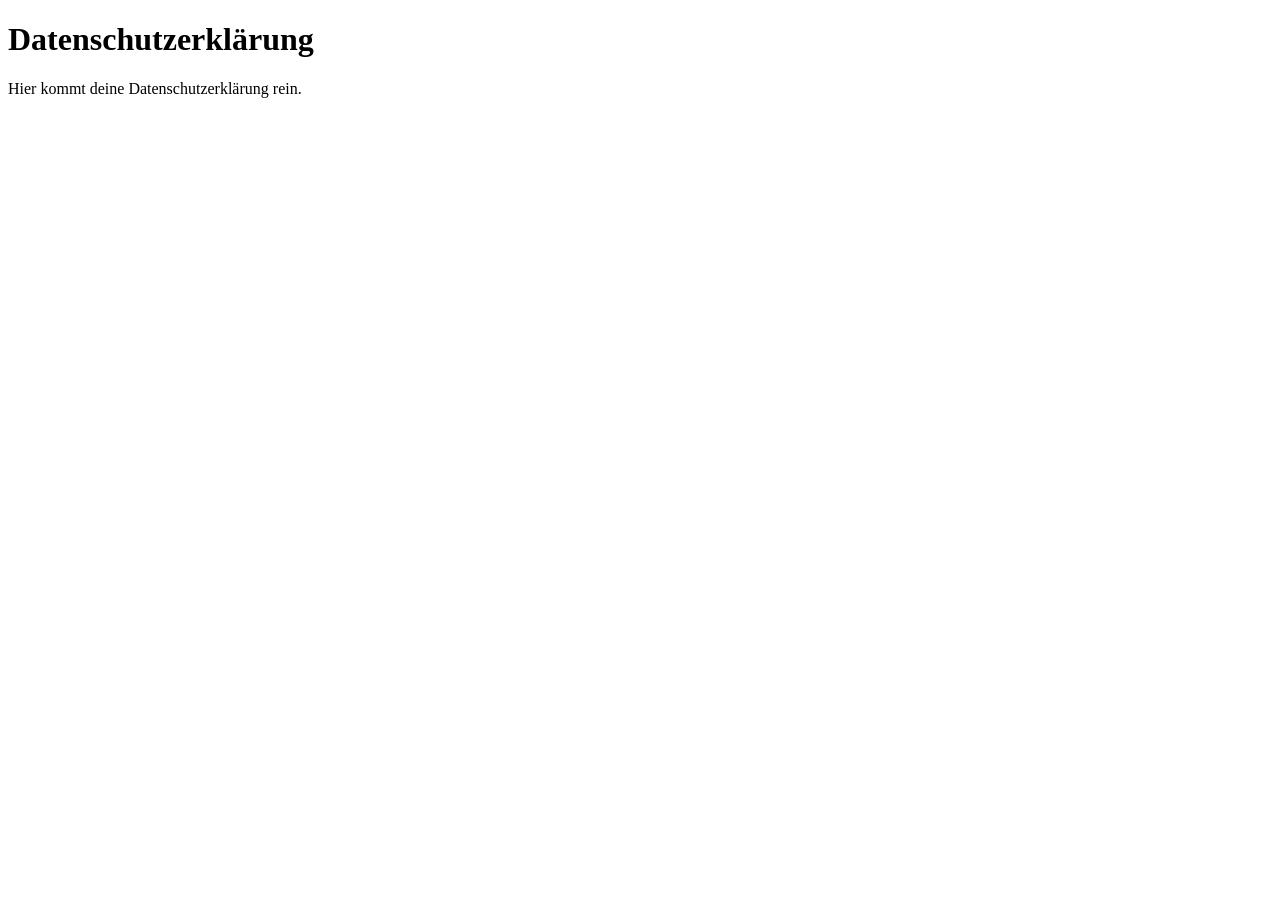
==== datenschutz.html @ 5336356a "Add initial Datenschutzerklärung HTML file" ====
<!DOCTYPE html>
<html lang="de">
<head>
    <meta charset="UTF-8">
    <title>Datenschutzerklärung</title>
</head>
<body>
    <h1>Datenschutzerklärung</h1>
    <p>Hier kommt deine Datenschutzerklärung rein.</p>
</body>
</html>
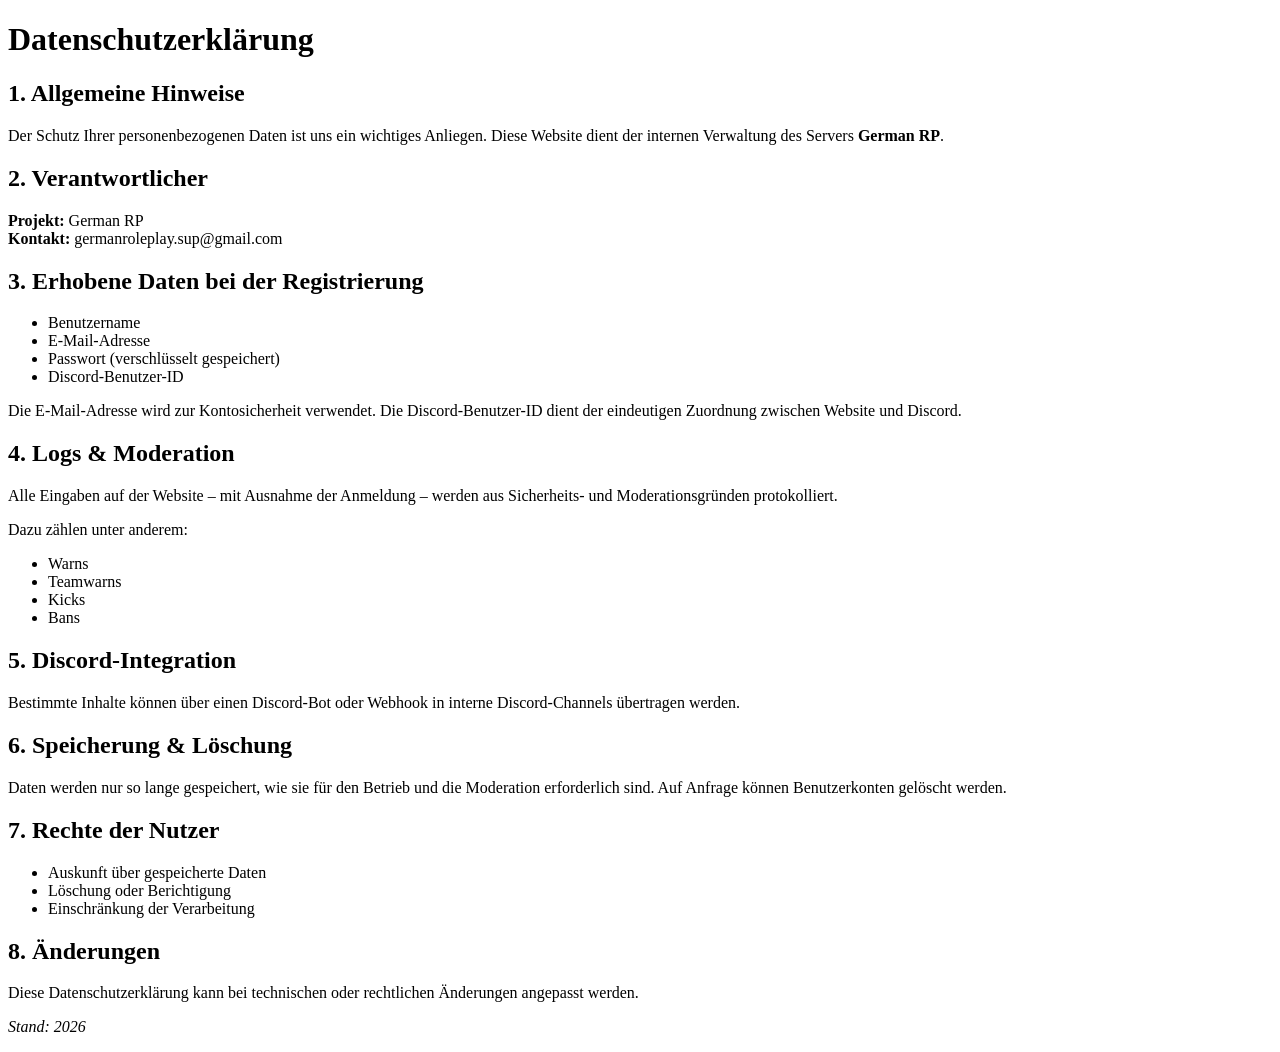
==== commit 8b6f1b75: "Enhance Datenschutzerklärung with detailed content Updated the privacy policy with detailed sections" ====
--- a/datenschutz.html
+++ b/datenschutz.html
@@ -2,10 +2,77 @@
 <html lang="de">
 <head>
     <meta charset="UTF-8">
-    <title>Datenschutzerklärung</title>
+    <title>Datenschutzerklärung – German RP</title>
 </head>
 <body>
-    <h1>Datenschutzerklärung</h1>
-    <p>Hier kommt deine Datenschutzerklärung rein.</p>
+
+<h1>Datenschutzerklärung</h1>
+
+<h2>1. Allgemeine Hinweise</h2>
+<p>
+Der Schutz Ihrer personenbezogenen Daten ist uns ein wichtiges Anliegen.
+Diese Website dient der internen Verwaltung des Servers <strong>German RP</strong>.
+</p>
+
+<h2>2. Verantwortlicher</h2>
+<p>
+<strong>Projekt:</strong> German RP<br>
+<strong>Kontakt:</strong> germanroleplay.sup@gmail.com
+</p>
+
+<h2>3. Erhobene Daten bei der Registrierung</h2>
+<ul>
+    <li>Benutzername</li>
+    <li>E-Mail-Adresse</li>
+    <li>Passwort (verschlüsselt gespeichert)</li>
+    <li>Discord-Benutzer-ID</li>
+</ul>
+
+<p>
+Die E-Mail-Adresse wird zur Kontosicherheit verwendet.
+Die Discord-Benutzer-ID dient der eindeutigen Zuordnung zwischen Website und Discord.
+</p>
+
+<h2>4. Logs & Moderation</h2>
+<p>
+Alle Eingaben auf der Website – mit Ausnahme der Anmeldung –
+werden aus Sicherheits- und Moderationsgründen protokolliert.
+</p>
+
+<p>Dazu zählen unter anderem:</p>
+<ul>
+    <li>Warns</li>
+    <li>Teamwarns</li>
+    <li>Kicks</li>
+    <li>Bans</li>
+</ul>
+
+<h2>5. Discord-Integration</h2>
+<p>
+Bestimmte Inhalte können über einen Discord-Bot oder Webhook
+in interne Discord-Channels übertragen werden.
+</p>
+
+<h2>6. Speicherung & Löschung</h2>
+<p>
+Daten werden nur so lange gespeichert, wie sie für den Betrieb
+und die Moderation erforderlich sind.
+Auf Anfrage können Benutzerkonten gelöscht werden.
+</p>
+
+<h2>7. Rechte der Nutzer</h2>
+<ul>
+    <li>Auskunft über gespeicherte Daten</li>
+    <li>Löschung oder Berichtigung</li>
+    <li>Einschränkung der Verarbeitung</li>
+</ul>
+
+<h2>8. Änderungen</h2>
+<p>
+Diese Datenschutzerklärung kann bei technischen oder rechtlichen Änderungen angepasst werden.
+</p>
+
+<p><em>Stand: 2026</em></p>
+
 </body>
 </html>
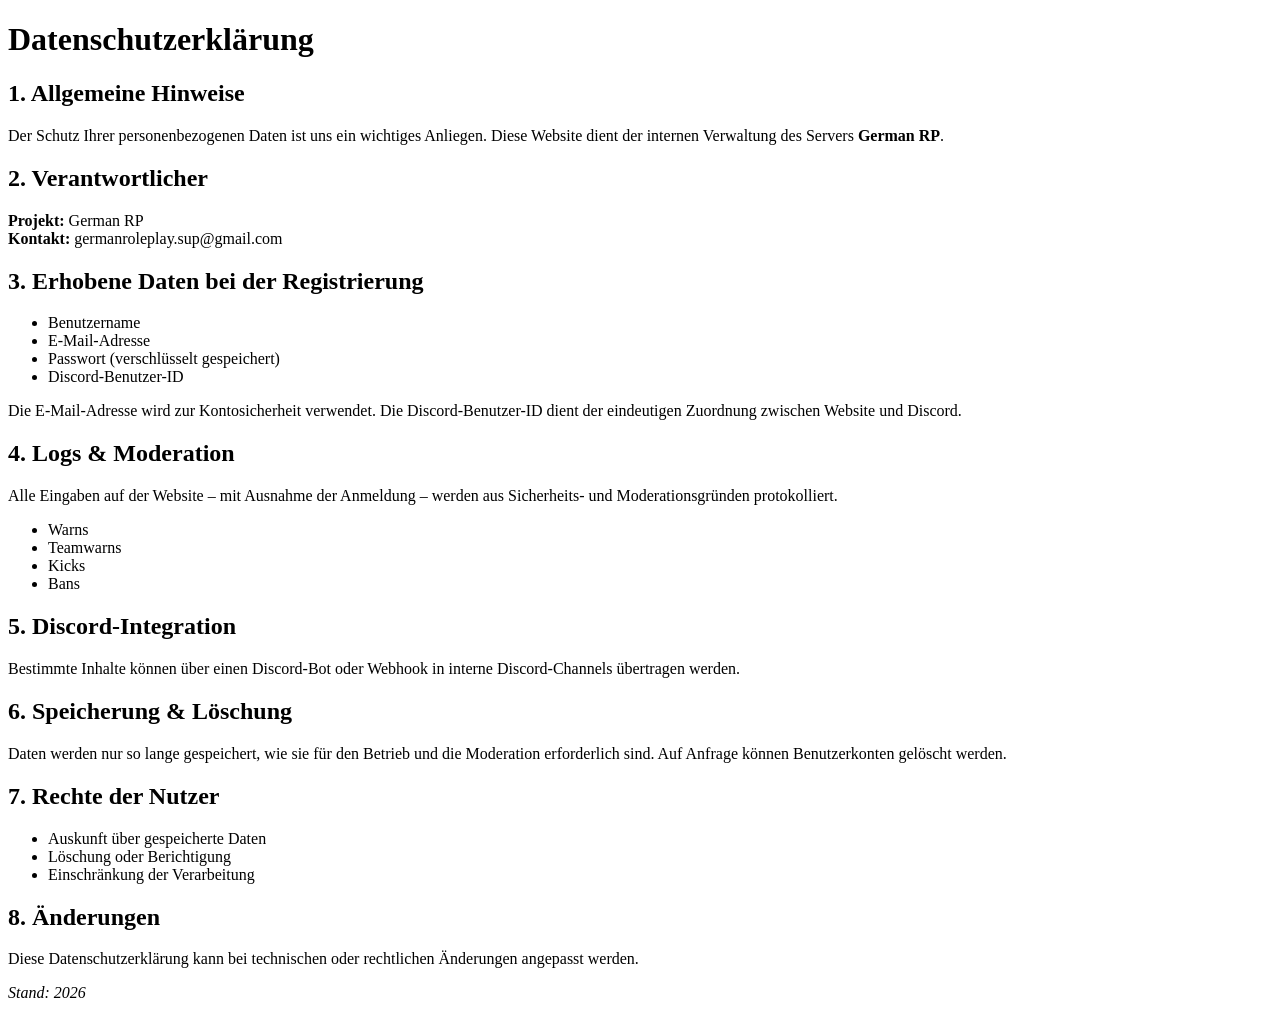
==== commit df7c3b81: "Remove unnecessary paragraph from datenschutz.html" ====
--- a/datenschutz.html
+++ b/datenschutz.html
@@ -39,7 +39,6 @@
 werden aus Sicherheits- und Moderationsgründen protokolliert.
 </p>
 
-<p>Dazu zählen unter anderem:</p>
 <ul>
     <li>Warns</li>
     <li>Teamwarns</li>
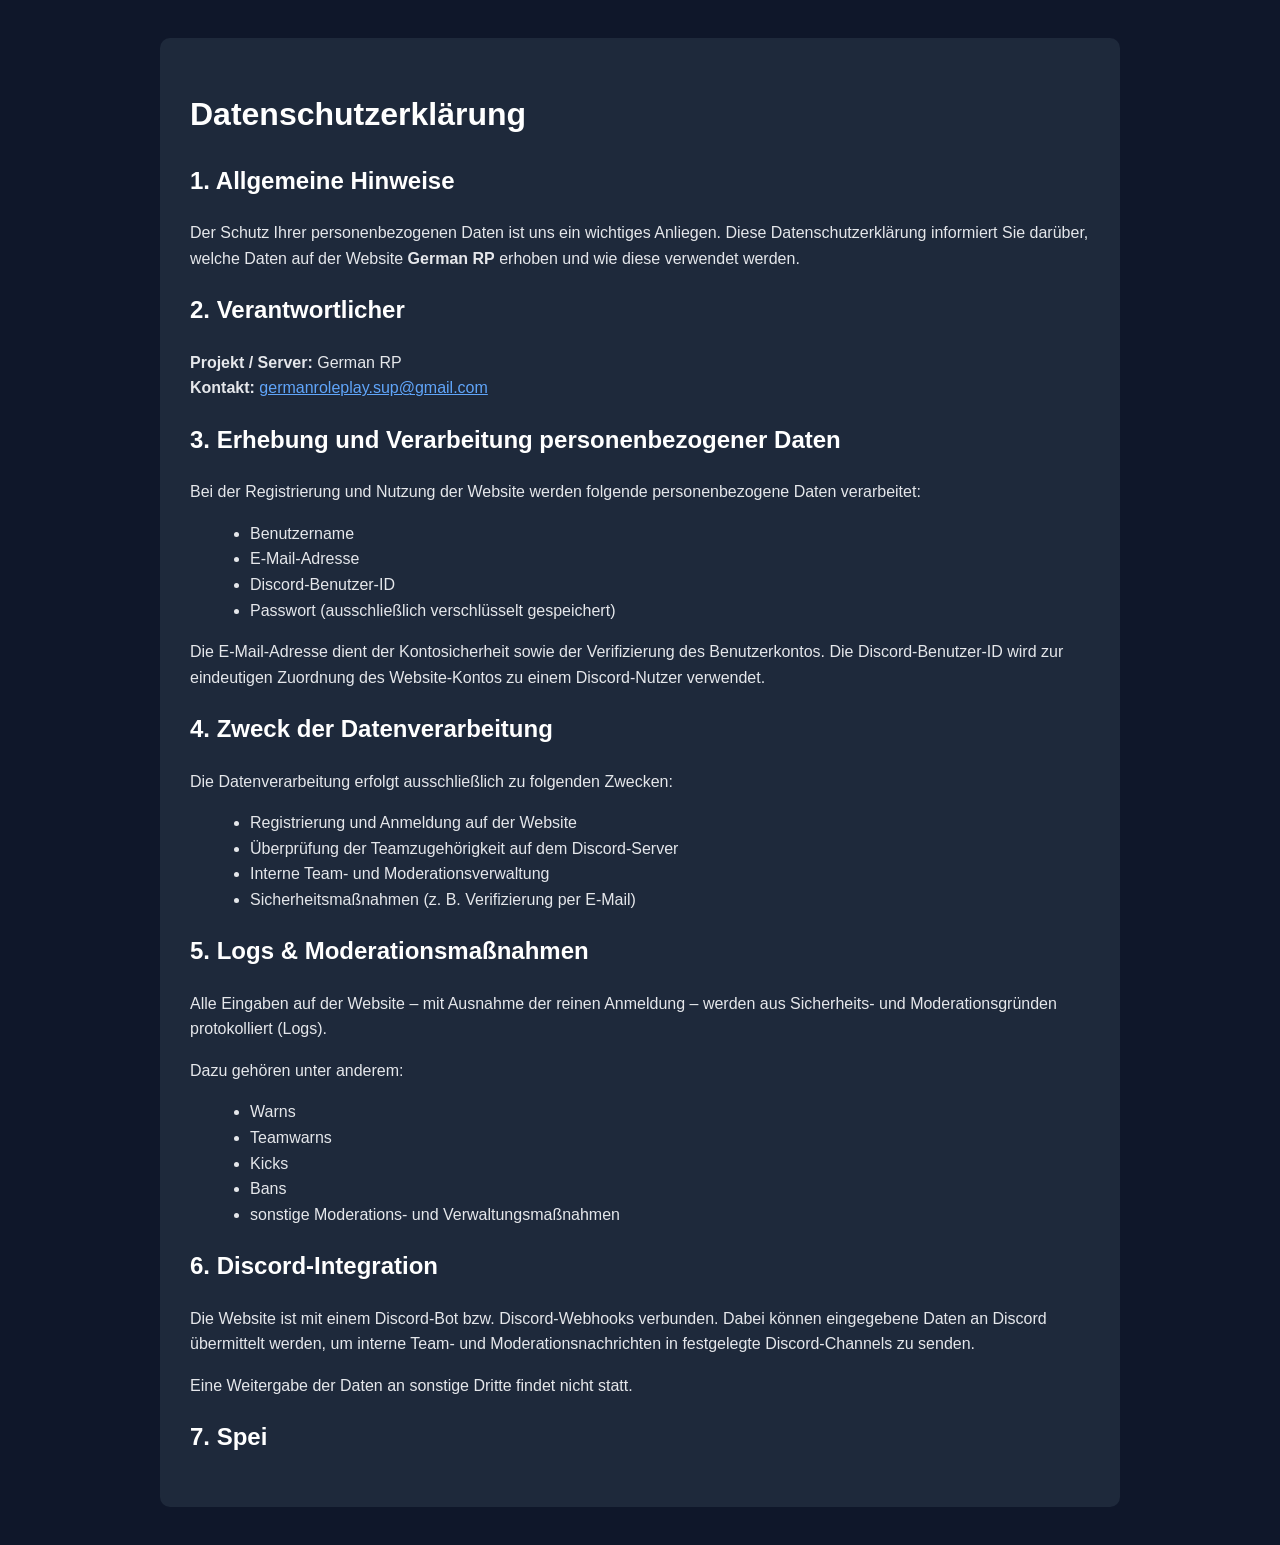
==== commit c456b596: "Update Datenschutzerklärung with new sections and details" ====
--- a/datenschutz.html
+++ b/datenschutz.html
@@ -3,75 +3,106 @@
 <head>
     <meta charset="UTF-8">
     <title>Datenschutzerklärung – German RP</title>
+    <meta name="viewport" content="width=device-width, initial-scale=1.0">
+    <style>
+        body {
+            background: #0f172a;
+            color: #e5e7eb;
+            font-family: Arial, sans-serif;
+            padding: 30px;
+            line-height: 1.6;
+        }
+        h1, h2 {
+            color: #ffffff;
+        }
+        a {
+            color: #60a5fa;
+        }
+        ul {
+            margin-left: 20px;
+        }
+        .box {
+            max-width: 900px;
+            margin: auto;
+            background: #1e293b;
+            padding: 30px;
+            border-radius: 10px;
+        }
+    </style>
 </head>
 <body>
+
+<div class="box">
 
 <h1>Datenschutzerklärung</h1>
 
 <h2>1. Allgemeine Hinweise</h2>
 <p>
 Der Schutz Ihrer personenbezogenen Daten ist uns ein wichtiges Anliegen.
-Diese Website dient der internen Verwaltung des Servers <strong>German RP</strong>.
+Diese Datenschutzerklärung informiert Sie darüber, welche Daten auf der Website
+<strong>German RP</strong> erhoben und wie diese verwendet werden.
 </p>
 
 <h2>2. Verantwortlicher</h2>
 <p>
-<strong>Projekt:</strong> German RP<br>
-<strong>Kontakt:</strong> germanroleplay.sup@gmail.com
+<strong>Projekt / Server:</strong> German RP<br>
+<strong>Kontakt:</strong>
+<a href="mailto:germanroleplay.sup@gmail.com">germanroleplay.sup@gmail.com</a>
 </p>
 
-<h2>3. Erhobene Daten bei der Registrierung</h2>
+<h2>3. Erhebung und Verarbeitung personenbezogener Daten</h2>
+<p>
+Bei der Registrierung und Nutzung der Website werden folgende personenbezogene Daten verarbeitet:
+</p>
+
 <ul>
     <li>Benutzername</li>
     <li>E-Mail-Adresse</li>
-    <li>Passwort (verschlüsselt gespeichert)</li>
     <li>Discord-Benutzer-ID</li>
+    <li>Passwort (ausschließlich verschlüsselt gespeichert)</li>
 </ul>
 
 <p>
-Die E-Mail-Adresse wird zur Kontosicherheit verwendet.
-Die Discord-Benutzer-ID dient der eindeutigen Zuordnung zwischen Website und Discord.
+Die E-Mail-Adresse dient der Kontosicherheit sowie der Verifizierung des Benutzerkontos.
+Die Discord-Benutzer-ID wird zur eindeutigen Zuordnung des Website-Kontos zu einem Discord-Nutzer verwendet.
 </p>
 
-<h2>4. Logs & Moderation</h2>
+<h2>4. Zweck der Datenverarbeitung</h2>
 <p>
-Alle Eingaben auf der Website – mit Ausnahme der Anmeldung –
-werden aus Sicherheits- und Moderationsgründen protokolliert.
+Die Datenverarbeitung erfolgt ausschließlich zu folgenden Zwecken:
 </p>
 
+<ul>
+    <li>Registrierung und Anmeldung auf der Website</li>
+    <li>Überprüfung der Teamzugehörigkeit auf dem Discord-Server</li>
+    <li>Interne Team- und Moderationsverwaltung</li>
+    <li>Sicherheitsmaßnahmen (z. B. Verifizierung per E-Mail)</li>
+</ul>
+
+<h2>5. Logs & Moderationsmaßnahmen</h2>
+<p>
+Alle Eingaben auf der Website – mit Ausnahme der reinen Anmeldung –
+werden aus Sicherheits- und Moderationsgründen protokolliert (Logs).
+</p>
+
+<p>Dazu gehören unter anderem:</p>
 <ul>
     <li>Warns</li>
     <li>Teamwarns</li>
     <li>Kicks</li>
     <li>Bans</li>
+    <li>sonstige Moderations- und Verwaltungsmaßnahmen</li>
 </ul>
 
-<h2>5. Discord-Integration</h2>
+<h2>6. Discord-Integration</h2>
 <p>
-Bestimmte Inhalte können über einen Discord-Bot oder Webhook
-in interne Discord-Channels übertragen werden.
+Die Website ist mit einem Discord-Bot bzw. Discord-Webhooks verbunden.
+Dabei können eingegebene Daten an Discord übermittelt werden, um interne
+Team- und Moderationsnachrichten in festgelegte Discord-Channels zu senden.
 </p>
 
-<h2>6. Speicherung & Löschung</h2>
 <p>
-Daten werden nur so lange gespeichert, wie sie für den Betrieb
-und die Moderation erforderlich sind.
-Auf Anfrage können Benutzerkonten gelöscht werden.
+Eine Weitergabe der Daten an sonstige Dritte findet nicht statt.
 </p>
 
-<h2>7. Rechte der Nutzer</h2>
-<ul>
-    <li>Auskunft über gespeicherte Daten</li>
-    <li>Löschung oder Berichtigung</li>
-    <li>Einschränkung der Verarbeitung</li>
-</ul>
-
-<h2>8. Änderungen</h2>
-<p>
-Diese Datenschutzerklärung kann bei technischen oder rechtlichen Änderungen angepasst werden.
-</p>
-
-<p><em>Stand: 2026</em></p>
-
-</body>
-</html>
+<h2>7. Spei
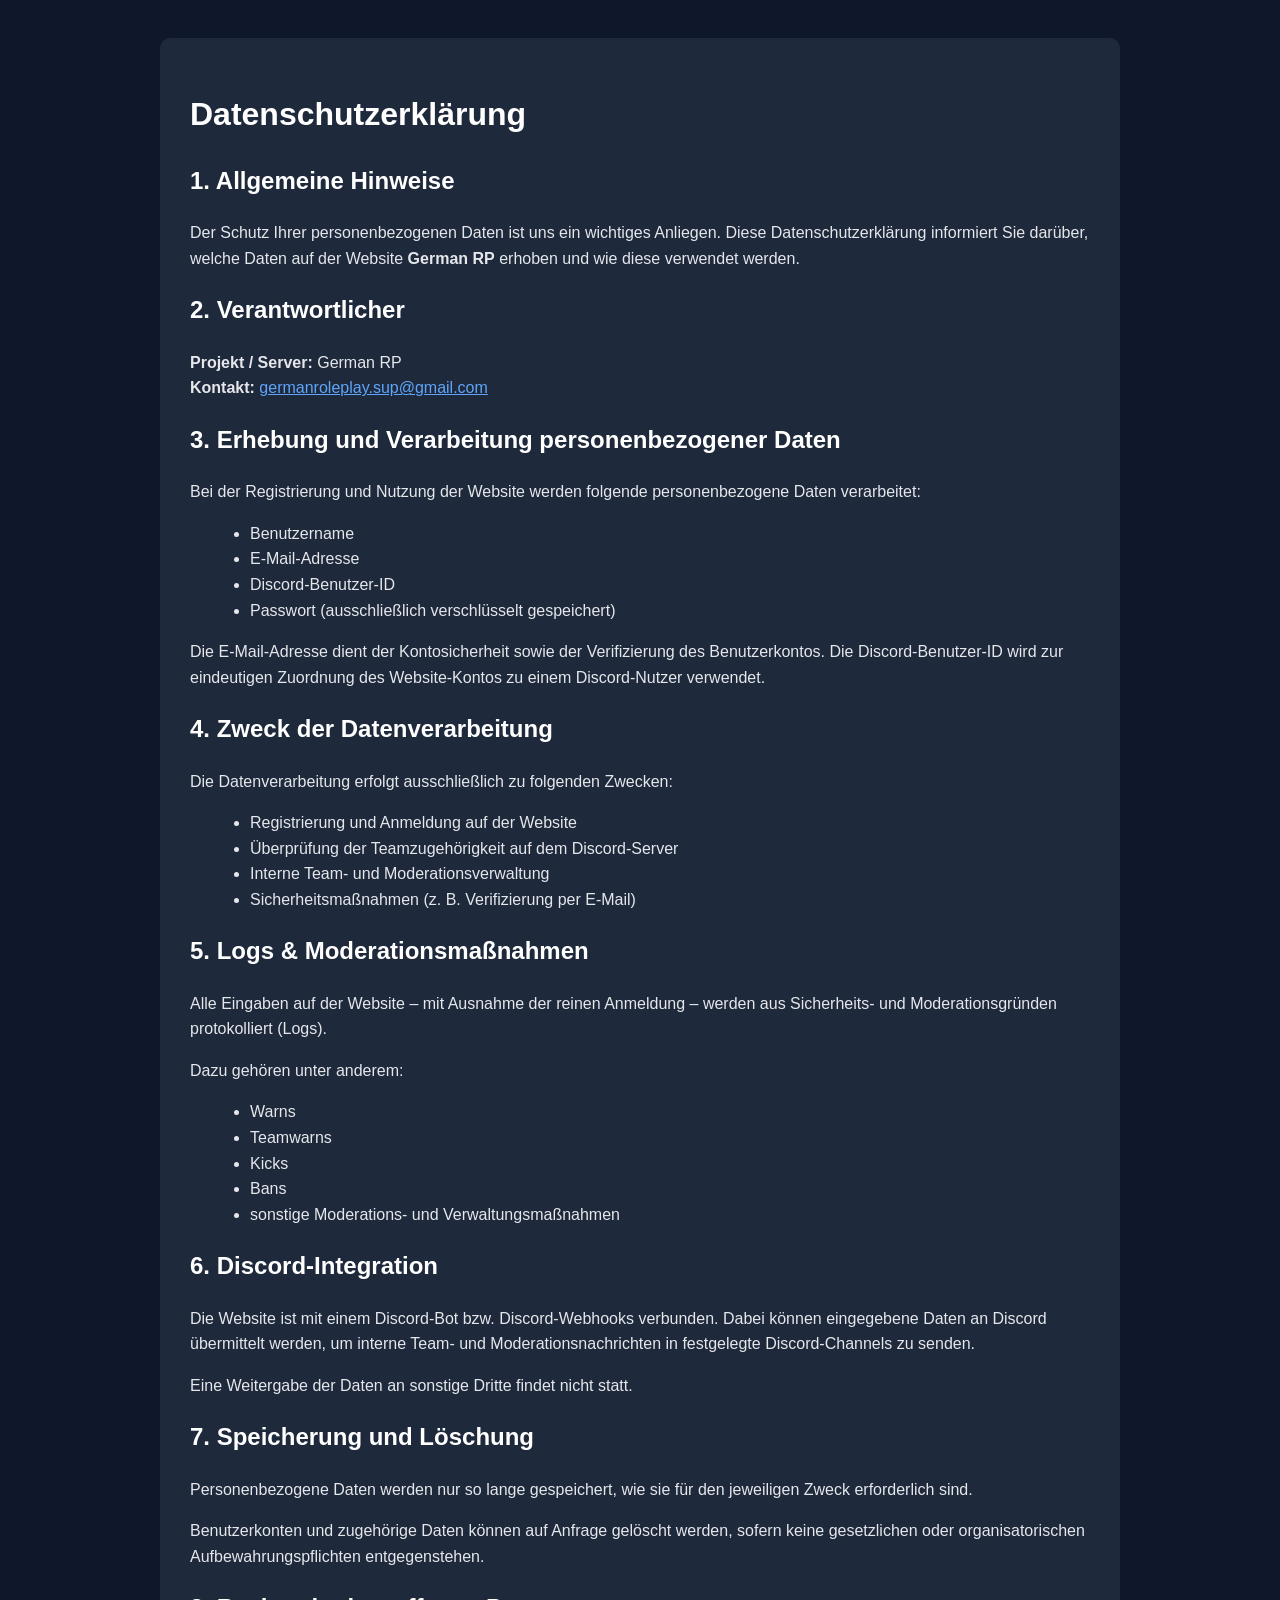
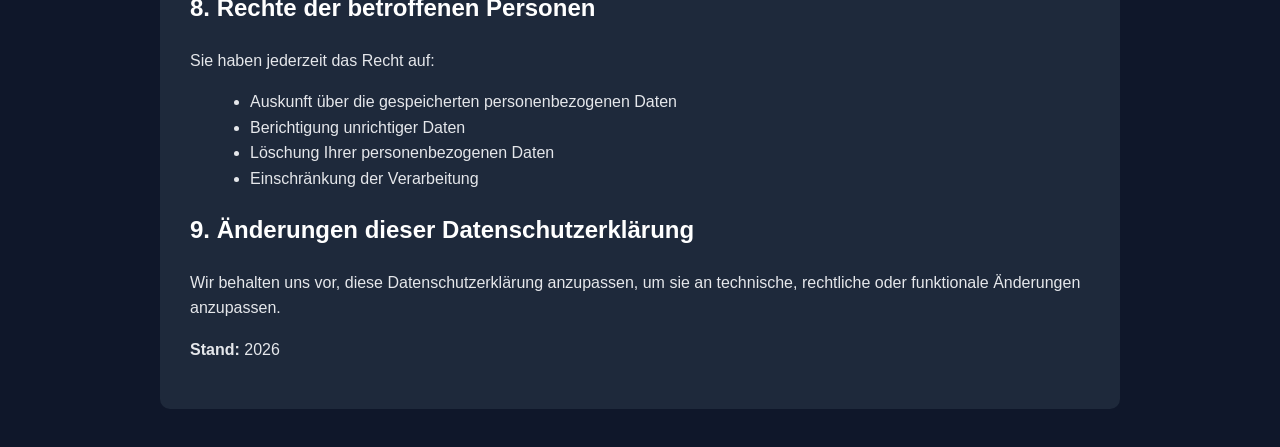
==== commit a0497f4a: "Update datenschutz.html with new privacy policy sections Added sections on data storage, user rights" ====
--- a/datenschutz.html
+++ b/datenschutz.html
@@ -105,4 +105,37 @@
 Eine Weitergabe der Daten an sonstige Dritte findet nicht statt.
 </p>
 
-<h2>7. Spei
+<h2>7. Speicherung und Löschung</h2>
+<p>
+Personenbezogene Daten werden nur so lange gespeichert, wie sie für den jeweiligen Zweck erforderlich sind.
+</p>
+
+<p>
+Benutzerkonten und zugehörige Daten können auf Anfrage gelöscht werden,
+sofern keine gesetzlichen oder organisatorischen Aufbewahrungspflichten entgegenstehen.
+</p>
+
+<h2>8. Rechte der betroffenen Personen</h2>
+<p>Sie haben jederzeit das Recht auf:</p>
+
+<ul>
+    <li>Auskunft über die gespeicherten personenbezogenen Daten</li>
+    <li>Berichtigung unrichtiger Daten</li>
+    <li>Löschung Ihrer personenbezogenen Daten</li>
+    <li>Einschränkung der Verarbeitung</li>
+</ul>
+
+<h2>9. Änderungen dieser Datenschutzerklärung</h2>
+<p>
+Wir behalten uns vor, diese Datenschutzerklärung anzupassen,
+um sie an technische, rechtliche oder funktionale Änderungen anzupassen.
+</p>
+
+<p>
+<strong>Stand:</strong> 2026
+</p>
+
+</div>
+
+</body>
+</html>
